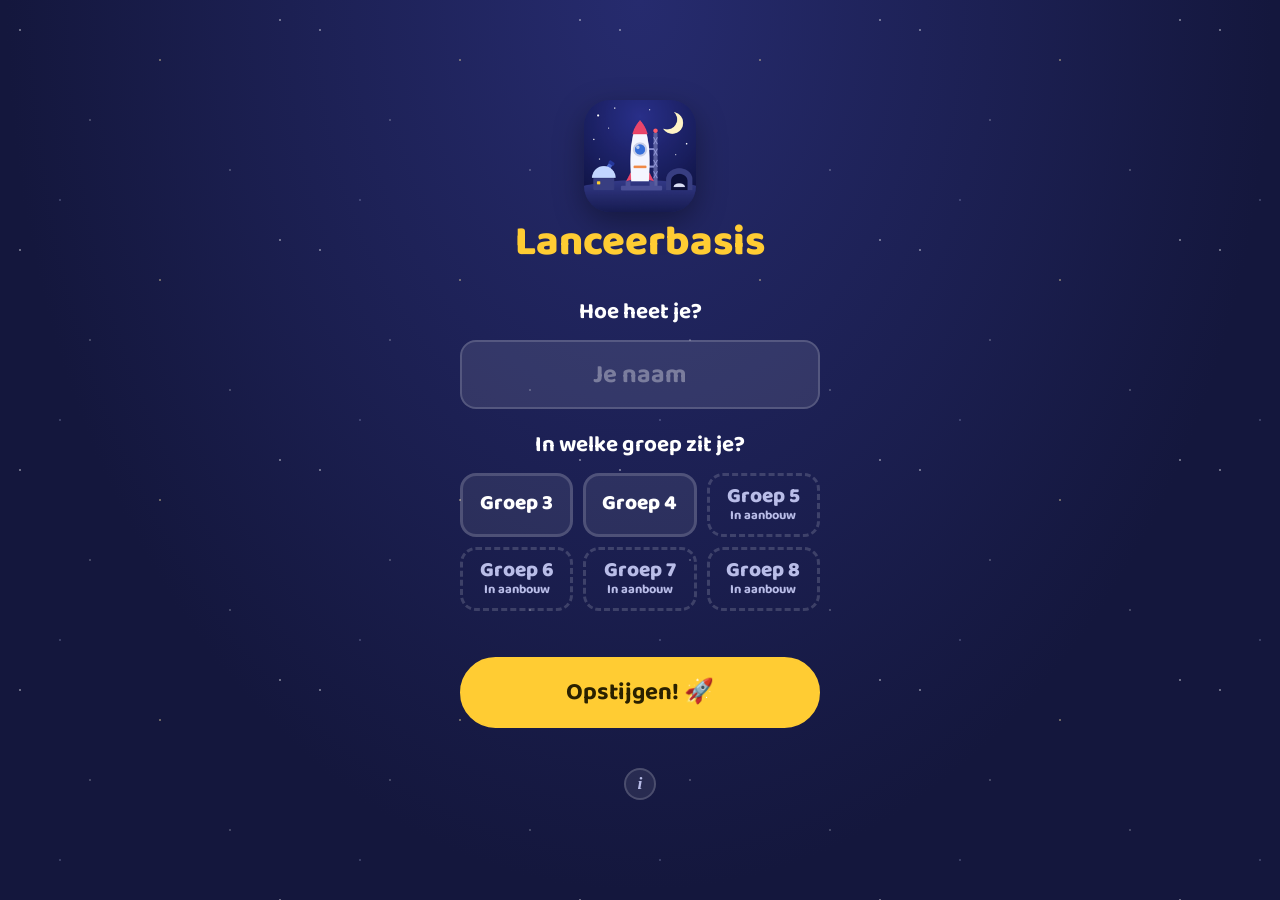
==== leeslander/index.html @ 0fa300d8 "Leeslander met vijf manen voor lezen Flitsmaan, Zinnenmaan, Gekke maan, Bouwmaan en Verhaalmaan. De " ====
<!doctype html>
<html lang="nl">
<head>
  <meta charset="utf-8">
  <meta name="viewport" content="width=device-width, initial-scale=1, viewport-fit=cover">
  <meta name="theme-color" content="#14173d">
  <meta name="description" content="Leeslander: land op de manen en oefen lezen voor groep 3 en 4.">
  <title>Leeslander</title>
  <link rel="icon" type="image/svg+xml" href="../icons/icon.svg">
  <link rel="icon" type="image/png" sizes="32x32" href="../icons/icon-32.png">
  <link rel="apple-touch-icon" href="../icons/apple-touch-icon.png">
  <meta name="mobile-web-app-capable" content="yes">
  <meta name="apple-mobile-web-app-capable" content="yes">
  <meta name="apple-mobile-web-app-title" content="Leeslander">
  <meta name="apple-mobile-web-app-status-bar-style" content="black-translucent">
  <link rel="preconnect" href="https://fonts.googleapis.com">
  <link rel="preconnect" href="https://fonts.gstatic.com" crossorigin>
  <link href="https://fonts.googleapis.com/css2?family=Baloo+2:wght@500;700;800&display=swap" rel="stylesheet">
  <link rel="stylesheet" href="../shared/css/base.css">
  <link rel="stylesheet" href="../shared/css/game.css">
  <link rel="stylesheet" href="css/style.css">
</head>
<body>
  <div class="sky" aria-hidden="true"></div>
  <div id="app"></div>
  <script type="module" src="js/app.js"></script>
</body>
</html>
---- shared/css/base.css ----
/* Lanceerbasis: gedeelde basisstijl voor de landingspagina en alle apps. */

:root {
  --bg: #14173d;
  --bg-2: #262b6e;
  --card: rgba(255, 255, 255, 0.08);
  --card-border: rgba(255, 255, 255, 0.16);
  --text: #ffffff;
  --muted: #b9bde8;
  --accent: #ffcc33;
  --good: #3ddc84;
  --try: #ff8a65;
  --radius: 20px;
  --font: 'Baloo 2', system-ui, -apple-system, 'Segoe UI', Roboto, sans-serif;
}

* { box-sizing: border-box; }

html { -webkit-text-size-adjust: 100%; }

body {
  margin: 0;
  min-height: 100dvh;
  background: radial-gradient(ellipse at 50% 0%, var(--bg-2), var(--bg) 70%) fixed, var(--bg);
  color: var(--text);
  font-family: var(--font);
  -webkit-tap-highlight-color: transparent;
}

a { color: inherit; text-decoration: none; }

button, a { touch-action: manipulation; }

h1 { margin: 0; line-height: 1.1; }

/* Sterrenhemel */
.sky {
  position: fixed;
  inset: 0;
  pointer-events: none;
  background-image:
    radial-gradient(1.5px 1.5px at 20px 30px, #fff, transparent),
    radial-gradient(1px 1px at 90px 120px, #fff, transparent),
    radial-gradient(1.5px 1.5px at 160px 60px, #ffe9a8, transparent),
    radial-gradient(1px 1px at 230px 170px, #fff, transparent),
    radial-gradient(1px 1px at 60px 200px, #cfd6ff, transparent),
    radial-gradient(1.5px 1.5px at 280px 20px, #fff, transparent);
  background-size: 300px 220px;
  opacity: 0.7;
}

#app { position: relative; }

.screen {
  max-width: 520px;
  margin: 0 auto;
  min-height: 100dvh;
  padding: max(16px, env(safe-area-inset-top)) max(16px, env(safe-area-inset-right))
    max(16px, env(safe-area-inset-bottom)) max(16px, env(safe-area-inset-left));
  display: flex;
  flex-direction: column;
}

/* Planeten */
.planet {
  position: relative;
  display: inline-block;
  flex: none;
  width: var(--size, 96px);
  height: var(--size, 96px);
  border-radius: 50%;
  background:
    radial-gradient(circle at 70% 75%, rgba(0, 0, 0, 0.12) 0 12%, transparent 13%),
    radial-gradient(circle at 35% 60%, rgba(0, 0, 0, 0.1) 0 8%, transparent 9%),
    radial-gradient(circle at 32% 30%, var(--c1), var(--c2) 75%);
  box-shadow:
    inset -8px -10px 0 rgba(0, 0, 0, 0.15),
    0 0 28px color-mix(in srgb, var(--c1) 45%, transparent);
}

.planet.ringed::after {
  content: '';
  position: absolute;
  left: -22%;
  right: -22%;
  top: 40%;
  height: 22%;
  border: 4px solid color-mix(in srgb, var(--c1) 80%, white);
  border-radius: 50%;
  transform: rotate(-16deg);
  opacity: 0.85;
}

/* Kaart */
.map-header {
  display: flex;
  align-items: center;
  justify-content: space-between;
  gap: 12px;
}

.logo {
  font-size: clamp(2rem, 9vw, 2.6rem);
  font-weight: 800;
  color: var(--accent);
}

.star-count {
  font-size: 1.3rem;
  font-weight: 700;
  color: var(--accent);
  background: var(--card);
  border: 1px solid var(--card-border);
  border-radius: 999px;
  padding: 4px 14px;
  white-space: nowrap;
}

.map-intro {
  margin: 4px 0 16px;
  font-size: 1.2rem;
  color: var(--muted);
}

.star { color: rgba(255, 255, 255, 0.25); }
.star.filled { color: var(--accent); }

@keyframes float {
  from { transform: translateY(4px); }
  to { transform: translateY(-6px); }
}

/* Kopbalk */
.bar {
  display: flex;
  align-items: center;
  gap: 12px;
  min-height: 52px;
}

.bar h1 { font-size: 2rem; font-weight: 800; }

.icon-btn {
  display: grid;
  place-items: center;
  width: 48px;
  height: 48px;
  flex: none;
  border-radius: 50%;
  background: var(--card);
  border: 1px solid var(--card-border);
  font-size: 1.5rem;
  font-weight: 700;
}

/* Animaties */
@keyframes pop {
  50% { transform: scale(1.15); }
}

@keyframes shake {
  20%, 60% { transform: translateX(-8px); }
  40%, 80% { transform: translateX(8px); }
}

/* Knoppen */
.btn {
  display: block;
  padding: 14px 20px;
  border-radius: 999px;
  border: 2px solid var(--card-border);
  background: var(--card);
  color: var(--text);
  font-family: var(--font);
  font-size: 1.3rem;
  font-weight: 700;
  text-align: center;
  cursor: pointer;
}

.btn.primary { background: var(--accent); color: #2a2100; border-color: var(--accent); }

@media (prefers-reduced-motion: reduce) {
  *, *::before, *::after { animation: none !important; transition: none !important; }
}

/* Startscherm: naam en groep */
.start {
  align-items: center;
  justify-content: center;
  text-align: center;
  gap: 8px;
}

.start-icon {
  border-radius: 26px;
  box-shadow: 0 10px 30px rgba(0, 0, 0, 0.35);
  animation: float 3s ease-in-out infinite alternate;
}

.profile-form {
  width: 100%;
  max-width: 360px;
  display: flex;
  flex-direction: column;
  align-items: stretch;
  gap: 10px;
  margin-top: 12px;
}

.form-label {
  margin: 8px 0 0;
  font-size: 1.4rem;
  font-weight: 700;
}

.name-input {
  width: 100%;
  padding: 12px 18px;
  border-radius: 16px;
  border: 2px solid var(--card-border);
  background: rgba(255, 255, 255, 0.1);
  color: var(--text);
  font-family: var(--font);
  font-size: 1.6rem; /* minstens 16px, anders zoomt iOS in */
  font-weight: 700;
  text-align: center;
}

.name-input::placeholder { color: rgba(255, 255, 255, 0.35); }
.name-input:focus { outline: none; border-color: var(--accent); }

.group-choice {
  display: grid;
  grid-template-columns: repeat(3, 1fr);
  gap: 10px;
}

.group-btn {
  display: flex;
  flex-direction: column;
  align-items: center;
  justify-content: center;
  min-height: 64px;
  padding: 8px 4px;
  border-radius: 16px;
  border: 3px solid var(--card-border);
  background: var(--card);
  color: var(--text);
  font-family: var(--font);
  font-size: 1.3rem;
  font-weight: 800;
  line-height: 1.1;
  cursor: pointer;
}

.group-btn.building { border-style: dashed; color: var(--muted); background: transparent; }
.group-soon { font-size: 0.8rem; font-weight: 700; }

.group-btn[aria-pressed='true'] {
  border-color: var(--accent);
  background: rgba(255, 204, 51, 0.2);
  color: var(--accent);
}

.form-error {
  margin: 0;
  min-height: 1.5em;
  color: var(--try);
  font-size: 1.1rem;
  font-weight: 700;
}

.launch-btn { font-size: 1.5rem; }

/* Speler en groep op de kaart */
.player-chip {
  align-self: flex-start;
  display: inline-flex;
  align-items: center;
  gap: 10px;
  margin-top: 10px;
  padding: 6px 8px 6px 16px;
  border-radius: 999px;
  background: var(--card);
  border: 1px solid var(--card-border);
  font-size: 1.25rem;
  font-weight: 700;
}

.groep-badge {
  padding: 2px 12px;
  border-radius: 999px;
  background: var(--accent);
  color: #2a2100;
  font-size: 1rem;
  font-weight: 800;
  white-space: nowrap;
}

.chip-edit { color: var(--muted); padding-right: 6px; }
.bar .groep-badge { margin-left: auto; }
.map-intro { margin-top: 10px; }

/* Info-knopje en infoscherm voor ouders */
.app-footer {
  margin-top: auto;
  padding-top: 20px;
  display: flex;
  justify-content: center;
}
.start .app-footer { margin-top: 12px; }

.info-btn {
  width: 32px;
  height: 32px;
  border-radius: 50%;
  border: 2px solid var(--card-border);
  background: var(--card);
  color: var(--muted);
  font-family: Georgia, serif;
  font-size: 1.1rem;
  font-style: italic;
  font-weight: 700;
  line-height: 1;
  cursor: pointer;
}
.info-btn:hover, .info-btn:focus-visible { color: var(--text); border-color: var(--accent); }

.info-dialog {
  width: min(480px, calc(100% - 32px));
  max-height: 85dvh;
  overflow-y: auto;
  padding: 22px 22px 18px;
  border: 1px solid var(--card-border);
  border-radius: 24px;
  background: #1f2354;
  color: var(--text);
  font-family: var(--font);
  font-size: 1.05rem;
  line-height: 1.4;
}
.info-dialog::backdrop { background: rgba(8, 10, 30, 0.7); }
.info-dialog h2 { margin: 0 0 6px; font-size: 1.6rem; color: var(--accent); }
.info-dialog h3 { margin: 18px 0 4px; font-size: 1.2rem; }
.info-dialog p { margin: 6px 0; }
.info-dialog ul { margin: 6px 0; padding-left: 1.2em; }
.info-dialog li { margin: 4px 0; }
.info-dialog .info-small { color: var(--muted); font-size: 0.9rem; }
.info-dialog .btn { margin-top: 10px; font-size: 1.1rem; padding: 10px 18px; }
.info-dialog .info-clear { background: transparent; color: var(--try); border-color: var(--try); }
.info-dialog .info-close { width: 100%; margin-top: 16px; }
---- shared/css/game.css ----
/* Gedeeld spelscherm: voortgang, vragen, toetsenbord, keuzes en uitslag. */

/* Niveaus kiezen */
.intro {
  font-size: 1.3rem;
  text-align: center;
  margin: 8px 0 20px;
}

.levels { display: grid; gap: 12px; }

.level-card {
  display: grid;
  grid-template-columns: 1fr auto;
  grid-template-areas: 'name stars' 'hint hint';
  align-items: center;
  padding: 16px 20px;
  border-radius: var(--radius);
  background: var(--card);
  border: 2px solid var(--card-border);
}

.level-card:active { transform: scale(0.98); border-color: var(--accent); }
.level-name { grid-area: name; font-size: 1.7rem; font-weight: 800; }
.level-hint { grid-area: hint; color: var(--muted); font-size: 1.1rem; }
.level-stars { grid-area: stars; font-size: 1.6rem; }

/* Kopbalk met voortgang */
.track {
  --progress: 0;
  flex: 1;
  display: flex;
  align-items: center;
  gap: 8px;
}

.track-end { font-size: 1.6rem; }

.track-line {
  position: relative;
  flex: 1;
  height: 10px;
  border-radius: 999px;
  background: rgba(255, 255, 255, 0.15);
}

.track-fill {
  position: absolute;
  inset: 0 auto 0 0;
  width: calc(var(--progress) * 100%);
  border-radius: inherit;
  background: linear-gradient(90deg, #ff9a3c, var(--accent));
  transition: width 0.5s ease;
}

.track-rocket {
  position: absolute;
  top: 50%;
  left: calc(var(--progress) * 100%);
  transform: translate(-50%, -50%) rotate(45deg);
  font-size: 1.6rem;
  transition: left 0.5s ease;
}

.game {
  flex: 1;
  display: flex;
  flex-direction: column;
  align-items: center;
  justify-content: center;
  gap: 12px;
  padding: 16px 0;
}

.prompt {
  margin: 0;
  font-size: 1.5rem;
  font-weight: 700;
  text-align: center;
}

.feedback {
  margin: 0;
  min-height: 2.2em;
  font-size: 1.4rem;
  font-weight: 700;
  text-align: center;
}

.feedback.good { color: var(--good); }
.feedback.try { color: var(--try); }
.feedback.reveal { color: var(--accent); }

/* Toetsenbord */
.keypad {
  display: grid;
  grid-template-columns: repeat(3, 1fr);
  gap: 10px;
}

.keypad button {
  height: clamp(56px, 9dvh, 72px);
  border: none;
  border-radius: 16px;
  background: rgba(255, 255, 255, 0.14);
  color: var(--text);
  font-family: var(--font);
  font-size: 2rem;
  font-weight: 700;
  box-shadow: 0 4px 0 rgba(0, 0, 0, 0.3);
  cursor: pointer;
}

.keypad button:active { transform: translateY(3px); box-shadow: 0 1px 0 rgba(0, 0, 0, 0.3); }
.keypad .key-alt { background: rgba(255, 255, 255, 0.08); }
.keypad .key-ok { background: var(--good); color: #0b3b20; }

/* Resultaat */
.result {
  align-items: center;
  justify-content: center;
  text-align: center;
  gap: 12px;
}

.result-planet { position: relative; margin-bottom: 8px; }

.result-rocket {
  position: absolute;
  top: -18px;
  left: 50%;
  font-size: 3rem;
  transform: translateX(-50%) rotate(135deg);
  animation: land 1s ease-out both;
}

@keyframes land {
  from { top: -140px; opacity: 0; }
  to { top: -18px; opacity: 1; }
}

.result h1 { font-size: 2.2rem; color: var(--accent); }

.result-stars { font-size: 3.5rem; letter-spacing: 6px; }
.result-stars .star.filled { display: inline-block; animation: pop 0.5s ease both; }
.result-stars .star:nth-child(2) { animation-delay: 0.2s; }
.result-stars .star:nth-child(3) { animation-delay: 0.4s; }

.result-text { margin: 0; font-size: 1.3rem; }

.result-actions {
  display: grid;
  gap: 10px;
  width: 100%;
  max-width: 320px;
  margin-top: 12px;
}

.question { display: flex; flex-direction: column; align-items: center; }

/* Keuzeknoppen */
.choices {
  display: grid;
  grid-template-columns: 1fr 1fr;
  gap: 10px;
}
.choices[hidden], .keypad[hidden] { display: none; }

.choice {
  min-height: 68px;
  padding: 8px;
  border: 2px solid transparent;
  border-radius: 16px;
  background: rgba(255, 255, 255, 0.14);
  color: var(--text);
  font-family: var(--font);
  font-size: 1.35rem;
  font-weight: 700;
  line-height: 1.1;
  box-shadow: 0 4px 0 rgba(0, 0, 0, 0.3);
  cursor: pointer;
}
.choice:active { transform: translateY(3px); box-shadow: 0 1px 0 rgba(0, 0, 0, 0.3); }
.choice.correct { background: var(--good); color: #0b3b20; animation: pop 0.35s ease; }
.choice.wrong { opacity: 0.35; animation: shake 0.4s ease; }
.choice.reveal { border-color: var(--accent); background: rgba(255, 204, 51, 0.3); }

/* Drie keuzes naast elkaar */
.choices:not(.choices-list):has(> :nth-child(3):last-child) { grid-template-columns: repeat(3, 1fr); }

/* Compacter, zodat alles ook op kleinere telefoons past */
.game { padding: 8px 0; gap: 8px; }
.keypad button { height: clamp(48px, 8.5dvh, 72px); }

.choice.choice-big { font-size: 2.2rem; }

/* De voortgang neemt de ruimte tussen het kruisje en de tijd in */
.progress { flex: 1; display: flex; align-items: center; min-width: 0; }

/* Keuzes die even moeten wachten, en lange keuzes onder elkaar */
.choices.waiting { visibility: hidden; }
.choices.choices-list { grid-template-columns: 1fr; }
.choices-list .choice { min-height: 56px; font-size: 1.25rem; }

/* Losse woorden in de goede volgorde zetten */
.tiles { display: flex; flex-direction: column; gap: 14px; }
.tiles[hidden] { display: none; }

.tiles-built,
.tiles-pool {
  display: flex;
  flex-wrap: wrap;
  justify-content: center;
  gap: 8px;
}

.tiles-built {
  min-height: 64px;
  padding: 8px;
  border-radius: 16px;
  border: 2px dashed rgba(255, 255, 255, 0.3);
  align-content: center;
}
.tiles-built.correct { border: 2px solid var(--good); }
.tiles-built.reveal { border: 2px solid var(--accent); }
.tiles-built.shake { animation: shake 0.4s ease; }

.tile {
  min-height: 48px;
  padding: 4px 14px;
  border: none;
  border-radius: 12px;
  background: rgba(255, 255, 255, 0.14);
  color: var(--text);
  font-family: var(--font);
  font-size: 1.4rem;
  font-weight: 700;
  box-shadow: 0 4px 0 rgba(0, 0, 0, 0.3);
  cursor: pointer;
}
.tile:active { transform: translateY(3px); box-shadow: 0 1px 0 rgba(0, 0, 0, 0.3); }
.tile.used { visibility: hidden; }
.tiles-built .tile { background: rgba(255, 204, 51, 0.22); }
.tiles-built.correct .tile { background: var(--good); color: #0b3b20; }
---- leeslander/css/style.css ----
/* Leeslander: alles wat alleen bij lezen hoort. De basis staat in shared/css/base.css
   en het spelscherm in shared/css/game.css. */

/* Kop: zo past het aantal sterren er nog naast */
.map-header .logo { margin-right: auto; font-size: clamp(1.7rem, 7.6vw, 2.4rem); }

/* Manen */
.moon-art { display: block; flex: none; }
.moon-shadow { fill: #14173d; opacity: 0.82; }

/* Het pad langs de manen, om en om links en rechts */
.moon-path {
  list-style: none;
  margin: 0;
  padding: 0;
  display: flex;
  flex-direction: column;
  gap: 8px;
}

.moon-path li { display: flex; }
.moon-path li:nth-child(even) { justify-content: flex-end; }

.moon-link {
  display: flex;
  align-items: center;
  gap: 16px;
  padding: 8px 12px;
  border-radius: var(--radius);
  max-width: 100%;
}

.moon-path li:nth-child(even) .moon-link { flex-direction: row-reverse; text-align: right; }
a.moon-link:active .moon-art { transform: scale(0.94); }

.moon-label { display: flex; flex-direction: column; }
.moon-name { font-size: 1.5rem; font-weight: 800; line-height: 1.1; }
.moon-sub { font-size: 1.1rem; color: var(--muted); }

.moon-link.locked .moon-art { opacity: 0.5; }
.moon-link.locked .moon-name { color: var(--muted); }

/* Een maan van dichtbij */
.moon-hero { display: flex; justify-content: center; padding: 16px 0 0; }
.moon-hero-sub {
  margin: 0;
  text-align: center;
  font-size: 1.3rem;
  font-weight: 800;
  color: var(--accent);
}

/* Voortgang tijdens het oefenen */
.moon-progress { display: flex; }
.moon-progress-name { margin-left: 10px; font-size: 1.3rem; font-weight: 800; white-space: nowrap; overflow: hidden; text-overflow: ellipsis; }

/* Flitswoord en plaatjes */
.flash-card { display: flex; align-items: center; justify-content: center; min-height: 5rem; }
.flash-word {
  font-size: clamp(2.8rem, 14vw, 4rem);
  font-weight: 800;
  letter-spacing: 0.04em;
}
.flash-word.gone { visibility: hidden; }
.flash-word.solved { color: var(--accent); animation: pop 0.35s ease; }
.flash-ready { font-size: 1.3rem; color: var(--muted); }

/* Een zin of verhaaltje om te lezen */
.read-card {
  max-width: 34rem;
  padding: 14px 18px;
  border-radius: var(--radius);
  background: var(--card);
  border: 2px solid var(--card-border);
  font-size: clamp(1.45rem, 6.2vw, 1.8rem);
  font-weight: 700;
  line-height: 1.35;
  text-align: center;
}
.read-card.story { font-size: clamp(1.25rem, 5.2vw, 1.55rem); text-align: left; }
.read-question {
  margin: 12px 0 0;
  font-size: 1.35rem;
  font-weight: 800;
  color: var(--accent);
  text-align: center;
}

/* Uitslag: de lander staat op een volle maan */
.moon-result { position: relative; margin: 40px 0 4px; }
.moon-result .moon-art { animation: pop 0.5s ease both; }
.moon-lander {
  position: absolute;
  top: -44px;
  left: 50%;
  width: 70px;
  transform: translateX(-50%);
  animation: touchdown 1.2s ease-out both;
}
.lander-art { display: block; width: 100%; }

@keyframes touchdown {
  from { top: -160px; opacity: 0; }
  to { top: -44px; opacity: 1; }
}

@media (max-height: 700px) {
  .moon-hero .moon-art { width: 120px; height: 120px; }
}
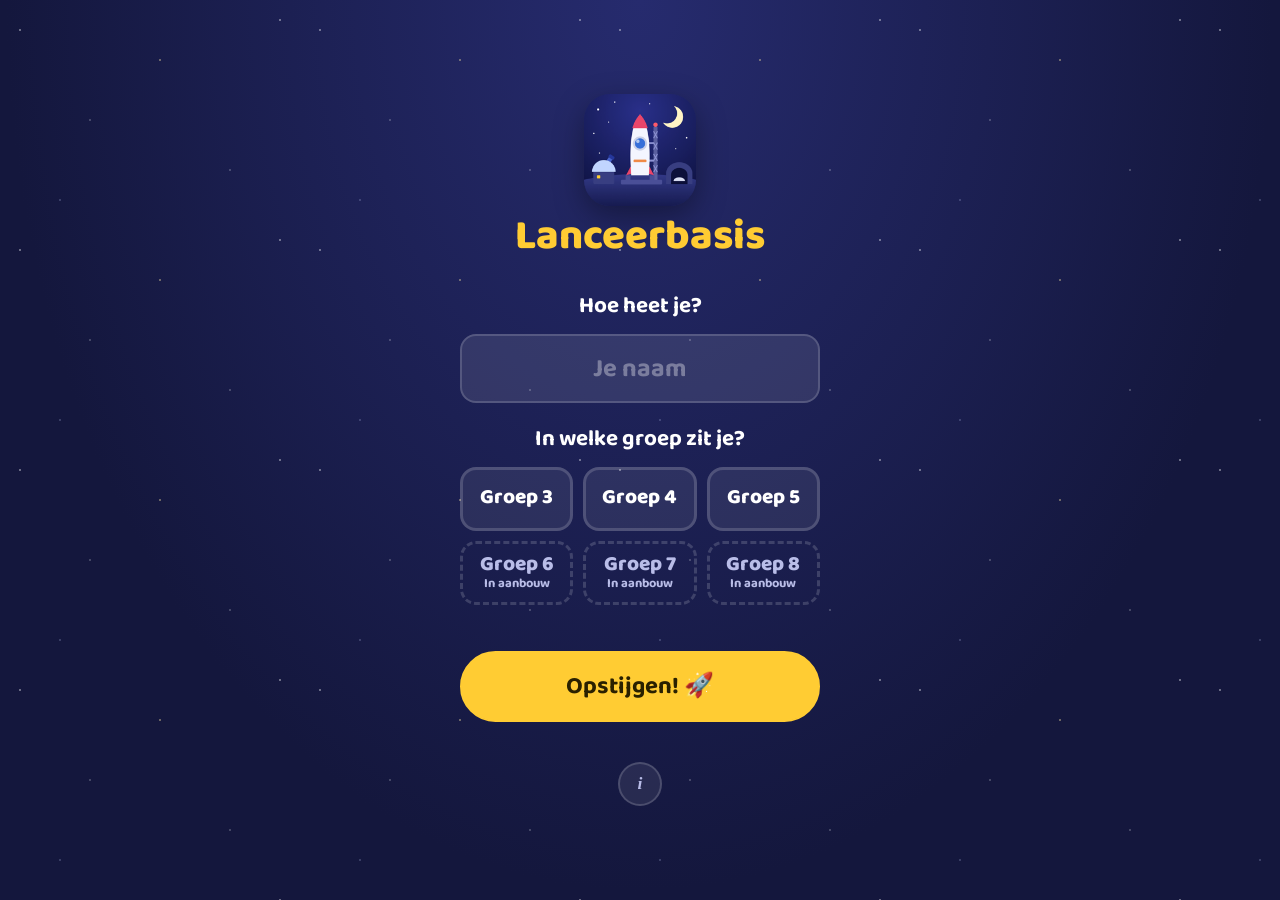
==== commit e42cb811: "Verbeteringen uit de code review Lesstof: voorleesknop bij spelwoorden, dubbelzinnige woorden en fou" ====
--- a/leeslander/index.html
+++ b/leeslander/index.html
@@ -4,7 +4,7 @@
   <meta charset="utf-8">
   <meta name="viewport" content="width=device-width, initial-scale=1, viewport-fit=cover">
   <meta name="theme-color" content="#14173d">
-  <meta name="description" content="Leeslander: land op de manen en oefen lezen voor groep 3 en 4.">
+  <meta name="description" content="Leeslander: land op de manen en oefen lezen voor groep 3 tot en met 5.">
   <title>Leeslander</title>
   <link rel="icon" type="image/svg+xml" href="../icons/icon.svg">
   <link rel="icon" type="image/png" sizes="32x32" href="../icons/icon-32.png">
--- a/shared/css/base.css
+++ b/shared/css/base.css
@@ -138,7 +138,7 @@
   min-height: 52px;
 }
 
-.bar h1 { font-size: 2rem; font-weight: 800; }
+.bar h1 { min-width: 0; font-size: clamp(1.4rem, 6.5vw, 2rem); font-weight: 800; overflow-wrap: anywhere; hyphens: auto; }
 
 .icon-btn {
   display: grid;
@@ -312,8 +312,8 @@
 .start .app-footer { margin-top: 12px; }
 
 .info-btn {
-  width: 32px;
-  height: 32px;
+  width: 44px;
+  height: 44px;
   border-radius: 50%;
   border: 2px solid var(--card-border);
   background: var(--card);
@@ -342,7 +342,8 @@
 }
 .info-dialog::backdrop { background: rgba(8, 10, 30, 0.7); }
 .info-dialog h2 { margin: 0 0 6px; font-size: 1.6rem; color: var(--accent); }
-.info-dialog h3 { margin: 18px 0 4px; font-size: 1.2rem; }
+.info-dialog h2:focus { outline: none; }
+.info-dialog h3 { margin: 12px 0 2px; font-size: 1.2rem; }
 .info-dialog p { margin: 6px 0; }
 .info-dialog ul { margin: 6px 0; padding-left: 1.2em; }
 .info-dialog li { margin: 4px 0; }
@@ -350,3 +351,23 @@
 .info-dialog .btn { margin-top: 10px; font-size: 1.1rem; padding: 10px 18px; }
 .info-dialog .info-clear { background: transparent; color: var(--try); border-color: var(--try); }
 .info-dialog .info-close { width: 100%; margin-top: 16px; }
+.info-dialog .info-actions { display: flex; flex-wrap: wrap; gap: 8px; }
+.info-dialog .info-actions .btn { margin-top: 0; }
+
+/* Alleen voor schermlezers */
+.sr-only {
+  position: absolute;
+  width: 1px;
+  height: 1px;
+  margin: -1px;
+  overflow: hidden;
+  clip-path: inset(50%);
+  white-space: nowrap;
+}
+
+/* Lange namen en titels mogen afbreken, zodat ze op een kleine telefoon passen */
+h1, .logo, .player-chip { overflow-wrap: anywhere; }
+.logo { min-width: 0; hyphens: auto; }
+
+/* Zonder eigen Nederlandse stem op het apparaat: geen voorleesknoppen */
+.no-speech [data-speak] { display: none; }
--- a/shared/css/game.css
+++ b/shared/css/game.css
@@ -242,3 +242,32 @@
 .tile.used { visibility: hidden; }
 .tiles-built .tile { background: rgba(255, 204, 51, 0.22); }
 .tiles-built.correct .tile { background: var(--good); color: #0b3b20; }
+
+/* Knopje om een woord voor te laten lezen */
+.speak-word {
+  width: 56px;
+  height: 56px;
+  border: none;
+  border-radius: 50%;
+  background: var(--accent);
+  font-size: 1.6rem;
+  cursor: pointer;
+  box-shadow: 0 3px 0 rgba(0, 0, 0, 0.3);
+}
+
+/* Stopwatch bij een race tegen de klok */
+.time-left {
+  min-width: 48px;
+  padding: 4px 10px;
+  border-radius: 999px;
+  background: var(--card);
+  border: 1px solid var(--card-border);
+  font-size: 1.3rem;
+  font-weight: 800;
+  text-align: center;
+  font-variant-numeric: tabular-nums;
+}
+.time-left.hurry { background: var(--try); color: #3a1200; }
+
+/* De vraag krijgt de focus voor schermlezers; geen rand eromheen */
+.prompt:focus, .result h1:focus { outline: none; }
--- a/leeslander/css/style.css
+++ b/leeslander/css/style.css
@@ -36,9 +36,6 @@
 .moon-label { display: flex; flex-direction: column; }
 .moon-name { font-size: 1.5rem; font-weight: 800; line-height: 1.1; }
 .moon-sub { font-size: 1.1rem; color: var(--muted); }
-
-.moon-link.locked .moon-art { opacity: 0.5; }
-.moon-link.locked .moon-name { color: var(--muted); }
 
 /* Een maan van dichtbij */
 .moon-hero { display: flex; justify-content: center; padding: 16px 0 0; }
@@ -107,3 +104,11 @@
 @media (max-height: 700px) {
   .moon-hero .moon-art { width: 120px; height: 120px; }
 }
+
+/* Klanken horen */
+.sound-card { display: flex; flex-direction: column; align-items: center; gap: 14px; }
+.sound-pic { font-size: 6rem; line-height: 1; }
+@media (max-height: 700px) { .sound-pic { font-size: 4.5rem; } }
+
+/* Het gat voor een signaalwoord */
+.gap-word { display: inline-block; min-width: 3em; border-bottom: 4px dashed var(--accent); color: var(--accent); text-align: center; }
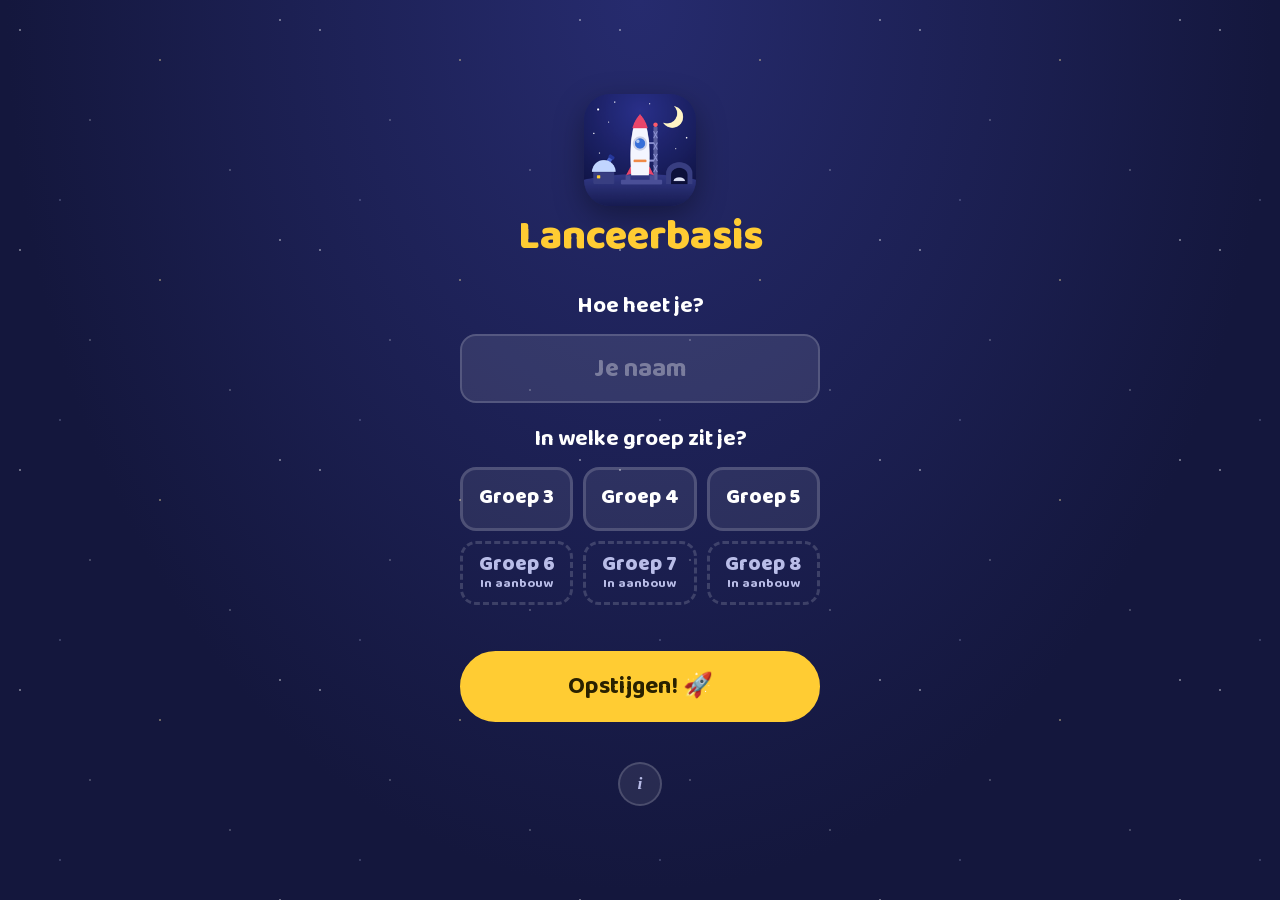
==== commit 53f5c0ec: "Eigen lettertype, echte kaart, gedeelde voertuigbasis en meer - Baloo 2 staat op de site zelf; geen " ====
--- a/leeslander/index.html
+++ b/leeslander/index.html
@@ -2,6 +2,9 @@
 <html lang="nl">
 <head>
   <meta charset="utf-8">
+  <!-- Alleen bestanden van onze eigen site; geen scripts of verzoeken van buiten. -->
+  <meta http-equiv="Content-Security-Policy" content="default-src 'self'; script-src 'self'; style-src 'self'; style-src-attr 'unsafe-inline'; font-src 'self'; img-src 'self' data:; connect-src 'self'; object-src 'none'; base-uri 'none'; form-action 'none'; manifest-src 'self'">
+  <meta name="referrer" content="no-referrer">
   <meta name="viewport" content="width=device-width, initial-scale=1, viewport-fit=cover">
   <meta name="theme-color" content="#14173d">
   <meta name="description" content="Leeslander: land op de manen en oefen lezen voor groep 3 tot en met 5.">
@@ -13,9 +16,6 @@
   <meta name="apple-mobile-web-app-capable" content="yes">
   <meta name="apple-mobile-web-app-title" content="Leeslander">
   <meta name="apple-mobile-web-app-status-bar-style" content="black-translucent">
-  <link rel="preconnect" href="https://fonts.googleapis.com">
-  <link rel="preconnect" href="https://fonts.gstatic.com" crossorigin>
-  <link href="https://fonts.googleapis.com/css2?family=Baloo+2:wght@500;700;800&display=swap" rel="stylesheet">
   <link rel="stylesheet" href="../shared/css/base.css">
   <link rel="stylesheet" href="../shared/css/game.css">
   <link rel="stylesheet" href="css/style.css">
--- a/shared/css/base.css
+++ b/shared/css/base.css
@@ -1,4 +1,23 @@
 /* Lanceerbasis: gedeelde basisstijl voor de landingspagina en alle apps. */
+
+/* Het lettertype Baloo 2 staat op onze eigen site (shared/fonts, SIL Open Font
+   License), zodat er geen verzoek naar Google gaat. */
+@font-face {
+  font-family: 'Baloo 2';
+  font-style: normal;
+  font-weight: 400 800;
+  font-display: swap;
+  src: url('../fonts/baloo2-latin-ext.woff2') format('woff2');
+  unicode-range: U+0100-02BA, U+02BD-02C5, U+02C7-02CC, U+02CE-02D7, U+02DD-02FF, U+0304, U+0308, U+0329, U+1D00-1DBF, U+1E00-1E9F, U+1EF2-1EFF, U+2020, U+20A0-20AB, U+20AD-20C4, U+2113, U+2C60-2C7F, U+A720-A7FF;
+}
+@font-face {
+  font-family: 'Baloo 2';
+  font-style: normal;
+  font-weight: 400 800;
+  font-display: swap;
+  src: url('../fonts/baloo2-latin.woff2') format('woff2');
+  unicode-range: U+0000-00FF, U+0131, U+0152-0153, U+02BB-02BC, U+02C6, U+02DA, U+02DC, U+0304, U+0308, U+0329, U+2000-206F, U+20AC, U+2122, U+2191, U+2193, U+2212, U+2215, U+FEFF, U+FFFD;
+}
 
 :root {
   --bg: #14173d;
@@ -371,3 +390,6 @@
 
 /* Zonder eigen Nederlandse stem op het apparaat: geen voorleesknoppen */
 .no-speech [data-speak] { display: none; }
+
+/* Koppen krijgen de focus bij een nieuw scherm; geen rand eromheen */
+h1:focus { outline: none; }
--- a/shared/css/game.css
+++ b/shared/css/game.css
@@ -271,3 +271,20 @@
 
 /* De vraag krijgt de focus voor schermlezers; geen rand eromheen */
 .prompt:focus, .result h1:focus { outline: none; }
+
+/* De opdracht met een voorleesknop ernaast */
+.prompt-row { display: flex; align-items: center; justify-content: center; gap: 8px; }
+.speak-prompt {
+  flex: none;
+  width: 44px;
+  height: 44px;
+  border: none;
+  border-radius: 50%;
+  background: rgba(255, 255, 255, 0.14);
+  font-size: 1.2rem;
+  cursor: pointer;
+}
+
+/* Na twee keer fout: zelf verder als je hebt gezien hoe het moest */
+.next-btn { margin-top: 4px; min-width: 160px; }
+.next-btn[hidden] { display: none; }
